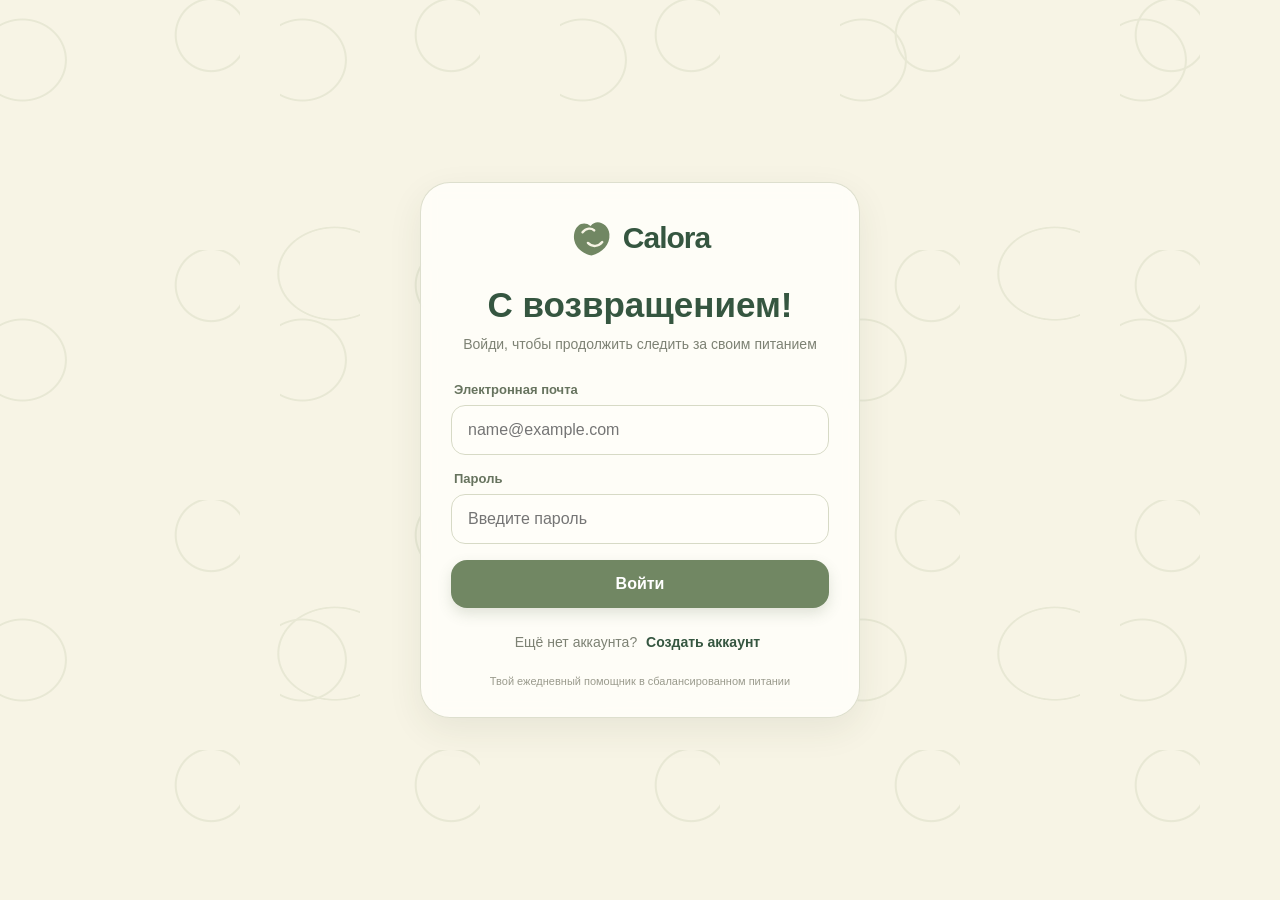
==== index.html @ 8f2a9681 "Lab5-6" ====
<!DOCTYPE html>
<html lang="ru">
 <head>
  <meta charset="utf-8"/>
  <meta content="width=device-width, initial-scale=1.0, maximum-scale=1.0, user-scalable=no" name="viewport"/>
  <meta content="#f7f4e5" name="theme-color"/>
  <title>
   Calora &mdash; &pcy;&icy;&tcy;&acy;&ncy;&icy;&iecy; &pcy;&ocy;&dcy; &kcy;&ocy;&ncy;&tcy;&rcy;&ocy;&lcy;&iecy;&mcy;
  </title>
  <link href="css/style.css" rel="stylesheet"/>
 </head>
 <body>
  <div class="app">
   <section class="page auth-page active" id="loginPage">
    <div class="auth-card">
     <div class="brand">
      <svg aria-hidden="true" class="brand-mark" viewbox="0 0 48 48">
       <path d="M24 43C10 40 2 29 5 17 7 8 16 4 23 10 30 1 43 8 44 19 45 31 36 40 24 43Z" fill="#718763">
       </path>
       <path d="M14 17c4-5 10-5 13-2M20 29c5 5 12 4 16-1" fill="none" stroke="#f7f4e5" stroke-linecap="round" stroke-width="2.7">
       </path>
      </svg>
      Calora
     </div>
     <h1>
      &Scy; &vcy;&ocy;&zcy;&vcy;&rcy;&acy;&shchcy;&iecy;&ncy;&icy;&iecy;&mcy;!
     </h1>
     <p class="subtitle">
      &Vcy;&ocy;&jcy;&dcy;&icy;, &chcy;&tcy;&ocy;&bcy;&ycy; &pcy;&rcy;&ocy;&dcy;&ocy;&lcy;&zhcy;&icy;&tcy;&softcy; &scy;&lcy;&iecy;&dcy;&icy;&tcy;&softcy; &zcy;&acy; &scy;&vcy;&ocy;&icy;&mcy; &pcy;&icy;&tcy;&acy;&ncy;&icy;&iecy;&mcy;
     </p>
     <form id="loginForm">
      <label class="field">
       <span>
        &Ecy;&lcy;&iecy;&kcy;&tcy;&rcy;&ocy;&ncy;&ncy;&acy;&yacy; &pcy;&ocy;&chcy;&tcy;&acy;
       </span>
       <input placeholder="name@example.com" required="" type="email"/>
      </label>
      <label class="field">
       <span>
        &Pcy;&acy;&rcy;&ocy;&lcy;&softcy;
       </span>
       <input minlength="4" placeholder="&Vcy;&vcy;&iecy;&dcy;&icy;&tcy;&iecy; &pcy;&acy;&rcy;&ocy;&lcy;&softcy;" required="" type="password"/>
      </label>
      <button class="primary-btn" type="submit">
       &Vcy;&ocy;&jcy;&tcy;&icy;
      </button>
     </form>
     <p class="auth-switch">
      &IEcy;&shchcy;&iocy; &ncy;&iecy;&tcy; &acy;&kcy;&kcy;&acy;&ucy;&ncy;&tcy;&acy;?
      <button class="text-btn" data-page="registerPage">
       &Scy;&ocy;&zcy;&dcy;&acy;&tcy;&softcy; &acy;&kcy;&kcy;&acy;&ucy;&ncy;&tcy;
      </button>
     </p>
     <p class="auth-note">
      &Tcy;&vcy;&ocy;&jcy; &iecy;&zhcy;&iecy;&dcy;&ncy;&iecy;&vcy;&ncy;&ycy;&jcy; &pcy;&ocy;&mcy;&ocy;&shchcy;&ncy;&icy;&kcy; &vcy; &scy;&bcy;&acy;&lcy;&acy;&ncy;&scy;&icy;&rcy;&ocy;&vcy;&acy;&ncy;&ncy;&ocy;&mcy; &pcy;&icy;&tcy;&acy;&ncy;&icy;&icy;
     </p>
    </div>
   </section>
   <section class="page auth-page" id="registerPage">
    <div class="auth-card">
     <div class="brand">
      <svg aria-hidden="true" class="brand-mark" viewbox="0 0 48 48">
       <path d="M24 43C10 40 2 29 5 17 7 8 16 4 23 10 30 1 43 8 44 19 45 31 36 40 24 43Z" fill="#718763">
       </path>
       <path d="M14 17c4-5 10-5 13-2M20 29c5 5 12 4 16-1" fill="none" stroke="#f7f4e5" stroke-linecap="round" stroke-width="2.7">
       </path>
      </svg>
      Calora
     </div>
     <h1>
      &Scy;&ocy;&zcy;&dcy;&acy;&tcy;&softcy; &acy;&kcy;&kcy;&acy;&ucy;&ncy;&tcy;
     </h1>
     <p class="subtitle">
      &Ncy;&acy;&chcy;&ncy;&icy; &scy;&vcy;&ocy;&jcy; &pcy;&ucy;&tcy;&softcy; &kcy; &pcy;&ocy;&lcy;&iecy;&zcy;&ncy;&ycy;&mcy; &pcy;&rcy;&icy;&vcy;&ycy;&chcy;&kcy;&acy;&mcy;
     </p>
     <form id="registerForm">
      <label class="field">
       <span>
        &Icy;&mcy;&yacy;
       </span>
       <input placeholder="&Kcy;&acy;&kcy; &kcy; &tcy;&iecy;&bcy;&iecy; &ocy;&bcy;&rcy;&acy;&shchcy;&acy;&tcy;&softcy;&scy;&yacy;?" required="" type="text"/>
      </label>
      <label class="field">
       <span>
        &Ecy;&lcy;&iecy;&kcy;&tcy;&rcy;&ocy;&ncy;&ncy;&acy;&yacy; &pcy;&ocy;&chcy;&tcy;&acy;
       </span>
       <input placeholder="name@example.com" required="" type="email"/>
      </label>
      <label class="field">
       <span>
        &Pcy;&acy;&rcy;&ocy;&lcy;&softcy;
       </span>
       <input minlength="4" placeholder="&Ncy;&iecy; &mcy;&iecy;&ncy;&iecy;&iecy; 4 &scy;&icy;&mcy;&vcy;&ocy;&lcy;&ocy;&vcy;" required="" type="password"/>
      </label>
      <label class="field">
       <span>
        &TScy;&iecy;&lcy;&softcy; &pcy;&ocy; &kcy;&acy;&lcy;&ocy;&rcy;&icy;&yacy;&mcy; &vcy; &dcy;&iecy;&ncy;&softcy;
       </span>
       <input max="10000" min="500" required="" type="number" value="2100"/>
      </label>
      <button class="primary-btn" type="submit">
       &Zcy;&acy;&rcy;&iecy;&gcy;&icy;&scy;&tcy;&rcy;&icy;&rcy;&ocy;&vcy;&acy;&tcy;&softcy;&scy;&yacy;
      </button>
     </form>
     <p class="auth-switch">
      &Ucy;&zhcy;&iecy; &iecy;&scy;&tcy;&softcy; &acy;&kcy;&kcy;&acy;&ucy;&ncy;&tcy;?
      <button class="text-btn" data-page="loginPage">
       &Vcy;&ocy;&jcy;&tcy;&icy;
      </button>
     </p>
    </div>
   </section>
   <section class="page" id="dashboardPage">
    <main class="main-shell">
     <header class="topbar">
      <div class="brand">
       <svg aria-hidden="true" class="brand-mark" viewbox="0 0 48 48">
        <path d="M24 43C10 40 2 29 5 17 7 8 16 4 23 10 30 1 43 8 44 19 45 31 36 40 24 43Z" fill="#718763">
        </path>
        <path d="M14 17c4-5 10-5 13-2M20 29c5 5 12 4 16-1" fill="none" stroke="#f7f4e5" stroke-linecap="round" stroke-width="2.7">
        </path>
       </svg>
       Calora
      </div>
      <div class="top-actions">
       <span class="hello" id="helloText">
        &KHcy;&ocy;&rcy;&ocy;&shcy;&iecy;&gcy;&ocy; &dcy;&ncy;&yacy;!
       </span>
       <button aria-label="&Vcy;&ycy;&jcy;&tcy;&icy;" class="icon-btn" id="logoutBtn">
        <svg fill="none" stroke="currentColor" stroke-width="1.8" viewbox="0 0 24 24">
         <path d="M10 17l5-5-5-5M15 12H3">
         </path>
         <path d="M12 3h6a2 2 0 0 1 2 2v14a2 2 0 0 1-2 2h-6">
         </path>
        </svg>
       </button>
      </div>
     </header>
     <h1 class="page-title">
      &Gcy;&lcy;&acy;&vcy;&ncy;&acy;&yacy; &pcy;&acy;&ncy;&iecy;&lcy;&softcy;
     </h1>
     <p class="page-lead">
      &Tcy;&vcy;&ocy;&jcy; &bcy;&acy;&lcy;&acy;&ncy;&scy; &ncy;&acy; &scy;&iecy;&gcy;&ocy;&dcy;&ncy;&yacy;. &Mcy;&acy;&lcy;&iecy;&ncy;&softcy;&kcy;&icy;&iecy; &shcy;&acy;&gcy;&icy; &mdash; &bcy;&ocy;&lcy;&softcy;&shcy;&icy;&iecy; &rcy;&iecy;&zcy;&ucy;&lcy;&softcy;&tcy;&acy;&tcy;&ycy;.
     </p>
     <div class="dashboard-grid">
      <section class="panel calorie-panel">
       <div class="ring" id="calorieRing">
        <div class="ring-inner">
         <small>
          &Ocy;&scy;&tcy;&acy;&lcy;&ocy;&scy;&softcy;
         </small>
         <strong id="remainingCalories">
          550 &kcy;&kcy;&acy;&lcy;
         </strong>
         <span>
          &icy;&zcy;
          <b id="goalText">
           2100
          </b>
          &kcy;&kcy;&acy;&lcy;
         </span>
        </div>
       </div>
       <div class="calorie-copy">
        <h2>
         &Dcy;&ncy;&iecy;&vcy;&ncy;&acy;&yacy; &ncy;&ocy;&rcy;&mcy;&acy;
        </h2>
        <p>
         &Scy;&lcy;&iecy;&dcy;&icy; &zcy;&acy; &ecy;&ncy;&iecy;&rcy;&gcy;&icy;&iecy;&jcy; &icy; &vcy;&ycy;&bcy;&icy;&rcy;&acy;&jcy; &pcy;&rcy;&ocy;&dcy;&ucy;&kcy;&tcy;&ycy;, &kcy;&ocy;&tcy;&ocy;&rcy;&ycy;&iecy; &pcy;&ocy;&mcy;&ocy;&gcy;&acy;&yucy;&tcy; &tcy;&iecy;&bcy;&iecy; &chcy;&ucy;&vcy;&scy;&tcy;&vcy;&ocy;&vcy;&acy;&tcy;&softcy; &scy;&iecy;&bcy;&yacy; &khcy;&ocy;&rcy;&ocy;&shcy;&ocy;.
        </p>
        <span class="tag" id="calorieTag">
         74% &tscy;&iecy;&lcy;&icy; &vcy;&ycy;&pcy;&ocy;&lcy;&ncy;&iecy;&ncy;&ocy;
        </span>
       </div>
      </section>
      <section class="panel stats-panel">
       <h2>
        &Pcy;&ocy;&kcy;&acy;&zcy;&acy;&tcy;&iecy;&lcy;&icy; &zcy;&acy; &dcy;&iecy;&ncy;&softcy;
       </h2>
       <div class="stats-grid">
        <div class="stat-card">
         <div class="stat-icon blue">
          ☀
         </div>
         <div>
          <div class="stat-label">
           &Bcy;&iecy;&lcy;&kcy;&icy;
          </div>
          <div class="stat-value" id="proteinStat">
           75 &gcy;
          </div>
          <div class="stat-goal">
           &icy;&zcy; 120 &gcy;
          </div>
         </div>
        </div>
        <div class="stat-card">
         <div class="stat-icon">
          🍴
         </div>
         <div>
          <div class="stat-label">
           &Kcy;&acy;&lcy;&ocy;&rcy;&icy;&jcy;&ncy;&ocy;&scy;&tcy;&softcy;
          </div>
          <div class="stat-value" id="calorieStat">
           1550 &kcy;&kcy;&acy;&lcy;
          </div>
          <div class="stat-goal">
           &icy;&zcy; 2100 &kcy;&kcy;&acy;&lcy;
          </div>
         </div>
        </div>
        <div class="stat-card">
         <div class="stat-icon blue">
          ♧
         </div>
         <div>
          <div class="stat-label">
           &Vcy;&ocy;&dcy;&acy;
          </div>
          <div class="stat-value">
           1.8 &lcy;
          </div>
          <div class="stat-goal">
           &icy;&zcy; 2.5 &lcy;
          </div>
         </div>
        </div>
        <div class="stat-card">
         <div class="stat-icon">
          ◉
         </div>
         <div>
          <div class="stat-label">
           &ZHcy;&icy;&rcy;&ycy;
          </div>
          <div class="stat-value">
           52 &gcy;
          </div>
          <div class="stat-goal">
           &icy;&zcy; 70 &gcy;
          </div>
         </div>
        </div>
        <div class="stat-card">
         <div class="stat-icon blue">
          ❧
         </div>
         <div>
          <div class="stat-label">
           &Kcy;&lcy;&iecy;&tcy;&chcy;&acy;&tcy;&kcy;&acy;
          </div>
          <div class="stat-value">
           18 &gcy;
          </div>
          <div class="stat-goal">
           &icy;&zcy; 25 &gcy;
          </div>
         </div>
        </div>
        <div class="stat-card">
         <div class="stat-icon orange">
          ◇
         </div>
         <div>
          <div class="stat-label">
           &Scy;&acy;&khcy;&acy;&rcy;
          </div>
          <div class="stat-value">
           28 &gcy;
          </div>
          <div class="stat-goal">
           &icy;&zcy; 50 &gcy;
          </div>
         </div>
        </div>
       </div>
      </section>
     </div>
     <div class="section-head">
      <h2>
       &Pcy;&rcy;&icy;&iocy;&mcy;&ycy; &pcy;&icy;&shchcy;&icy;
      </h2>
      <button class="small-link" data-page="productsPage">
       &Vcy;&scy;&iecy; &pcy;&rcy;&ocy;&dcy;&ucy;&kcy;&tcy;&ycy; &rarr;
      </button>
     </div>
     <div class="meal-row">
      <article class="meal-card">
       <div class="meal-emoji">
        🥑
       </div>
       <div>
        <strong>
         &Zcy;&acy;&vcy;&tcy;&rcy;&acy;&kcy;
        </strong>
        <span>
         &Acy;&vcy;&ocy;&kcy;&acy;&dcy;&ocy;-&tcy;&ocy;&scy;&tcy; &middot; 320 &kcy;&kcy;&acy;&lcy;
        </span>
       </div>
      </article>
      <article class="meal-card">
       <div class="meal-emoji">
        🥗
       </div>
       <div>
        <strong>
         &Ocy;&bcy;&iecy;&dcy;
        </strong>
        <span>
         &Scy;&acy;&lcy;&acy;&tcy; &scy; &kcy;&icy;&ncy;&ocy;&acy; &middot; 480 &kcy;&kcy;&acy;&lcy;
        </span>
       </div>
      </article>
      <article class="meal-card">
       <div class="meal-emoji">
        🐟
       </div>
       <div>
        <strong>
         &Ucy;&zhcy;&icy;&ncy;
        </strong>
        <span>
         &Lcy;&ocy;&scy;&ocy;&scy;&softcy; &scy; &ocy;&vcy;&ocy;&shchcy;&acy;&mcy;&icy; &middot; 620 &kcy;&kcy;&acy;&lcy;
        </span>
       </div>
      </article>
     </div>
     <button class="quick-add" id="quickAdd">
      <span>
       🍽️　&Bcy;&ycy;&scy;&tcy;&rcy;&ocy;&iecy; &dcy;&ocy;&bcy;&acy;&vcy;&lcy;&iecy;&ncy;&icy;&iecy; &pcy;&rcy;&icy;&iocy;&mcy;&acy; &pcy;&icy;&shchcy;&icy;
      </span>
      <span>
       ＋
      </span>
     </button>
    </main>
   </section>
   <section class="page" id="productsPage">
    <main class="main-shell">
     <header class="topbar">
      <div class="brand">
       <svg aria-hidden="true" class="brand-mark" viewbox="0 0 48 48">
        <path d="M24 43C10 40 2 29 5 17 7 8 16 4 23 10 30 1 43 8 44 19 45 31 36 40 24 43Z" fill="#718763">
        </path>
        <path d="M14 17c4-5 10-5 13-2M20 29c5 5 12 4 16-1" fill="none" stroke="#f7f4e5" stroke-linecap="round" stroke-width="2.7">
        </path>
       </svg>
       Calora
      </div>
      <div class="top-actions">
       <span class="hello">
        &Tcy;&vcy;&ocy;&yacy; &icy;&scy;&tcy;&ocy;&rcy;&icy;&yacy; &pcy;&icy;&tcy;&acy;&ncy;&icy;&yacy;
       </span>
       <button aria-label="&Vcy;&ycy;&jcy;&tcy;&icy;" class="icon-btn" id="logoutBtn2">
        <svg fill="none" stroke="currentColor" stroke-width="1.8" viewbox="0 0 24 24">
         <path d="M10 17l5-5-5-5M15 12H3">
         </path>
         <path d="M12 3h6a2 2 0 0 1 2 2v14a2 2 0 0 1-2 2h-6">
         </path>
        </svg>
       </button>
      </div>
     </header>
     <h1 class="page-title">
      &Ocy;&tcy;&scy;&kcy;&acy;&ncy;&icy;&rcy;&ocy;&vcy;&acy;&ncy;&ncy;&ycy;&iecy; &pcy;&rcy;&ocy;&dcy;&ucy;&kcy;&tcy;&ycy;
     </h1>
     <p class="page-lead">
      &Vcy;&scy;&iecy; &pcy;&rcy;&ocy;&dcy;&ucy;&kcy;&tcy;&ycy;, &kcy;&ocy;&tcy;&ocy;&rcy;&ycy;&iecy; &tcy;&ycy; &dcy;&ocy;&bcy;&acy;&vcy;&icy;&lcy; &vcy; &scy;&vcy;&ocy;&jcy; &dcy;&ncy;&iecy;&vcy;&ncy;&icy;&kcy; &pcy;&icy;&tcy;&acy;&ncy;&icy;&yacy;.
     </p>
     <div class="scan-toolbar">
      <input class="search" id="productSearch" placeholder="&telrec;　&Pcy;&ocy;&icy;&scy;&kcy; &pcy;&rcy;&ocy;&dcy;&ucy;&kcy;&tcy;&acy;..." type="search"/>
      <select aria-label="&Fcy;&icy;&lcy;&softcy;&tcy;&rcy;" class="filter-select" id="productFilter">
       <option value="all">
        &Vcy;&scy;&iecy; &pcy;&rcy;&ocy;&dcy;&ucy;&kcy;&tcy;&ycy;
       </option>
       <option value="meal">
        &Dcy;&ocy;&bcy;&acy;&vcy;&lcy;&iecy;&ncy;&ncy;&ycy;&iecy; &vcy; &dcy;&ncy;&iecy;&vcy;&ncy;&icy;&kcy;
       </option>
       <option value="saved">
        &Scy;&ocy;&khcy;&rcy;&acy;&ncy;&iocy;&ncy;&ncy;&ycy;&iecy;
       </option>
      </select>
      <button class="primary-btn add-product-button" id="addProductBtn">
       ＋ &Dcy;&ocy;&bcy;&acy;&vcy;&icy;&tcy;&softcy;
      </button>
     </div>
     <div class="products-list" id="productsList">
     </div>
     <button class="quick-add" id="scanAdd">
      <span>
       📷　&Dcy;&ocy;&bcy;&acy;&vcy;&icy;&tcy;&softcy; &ncy;&ocy;&vcy;&ycy;&jcy; &pcy;&rcy;&ocy;&dcy;&ucy;&kcy;&tcy;
      </span>
      <span>
       ＋
      </span>
     </button>
    </main>
   </section>
   <nav aria-label="&Ocy;&scy;&ncy;&ocy;&vcy;&ncy;&acy;&yacy; &ncy;&acy;&vcy;&icy;&gcy;&acy;&tscy;&icy;&yacy;" class="bottom-nav" id="bottomNav">
    <button class="nav-btn active" data-page="dashboardPage">
     <svg fill="none" stroke="currentColor" stroke-width="1.8" viewbox="0 0 24 24">
      <path d="M3 10.5 12 3l9 7.5V21h-6v-6H9v6H3z">
      </path>
     </svg>
     <span>
      &Gcy;&lcy;&acy;&vcy;&ncy;&acy;&yacy;
     </span>
    </button>
    <button class="nav-btn" data-page="productsPage">
     <svg fill="none" stroke="currentColor" stroke-width="1.8" viewbox="0 0 24 24">
      <circle cx="12" cy="12" r="9">
      </circle>
      <path d="M12 6v6l4 2">
      </path>
     </svg>
     <span>
      &Pcy;&rcy;&ocy;&dcy;&ucy;&kcy;&tcy;&ycy;
     </span>
    </button>
    <button aria-label="&Dcy;&ocy;&bcy;&acy;&vcy;&icy;&tcy;&softcy; &pcy;&rcy;&ocy;&dcy;&ucy;&kcy;&tcy;" class="nav-btn nav-add" id="navAdd">
     <svg fill="none" stroke="currentColor" stroke-width="1.8" viewbox="0 0 24 24">
      <path d="M12 5v14M5 12h14">
      </path>
     </svg>
    </button>
    <button class="nav-btn" data-page="dashboardPage">
     <svg fill="none" stroke="currentColor" stroke-width="1.8" viewbox="0 0 24 24">
      <path d="M4 19V9h4v10M10 19V4h4v15M16 19v-7h4v7">
      </path>
     </svg>
     <span>
      &Acy;&ncy;&acy;&lcy;&icy;&tcy;&icy;&kcy;&acy;
     </span>
    </button>
    <button class="nav-btn" id="profileBtn">
     <svg fill="none" stroke="currentColor" stroke-width="1.8" viewbox="0 0 24 24">
      <circle cx="12" cy="7" r="4">
      </circle>
      <path d="M4 21v-2a8 8 0 0 1 16 0v2z">
      </path>
     </svg>
     <span>
      &Pcy;&rcy;&ocy;&fcy;&icy;&lcy;&softcy;
     </span>
    </button>
   </nav>
   <div class="modal-backdrop" id="productModal">
    <div class="modal">
     <div class="modal-head">
      <h2>
       &Dcy;&ocy;&bcy;&acy;&vcy;&icy;&tcy;&softcy; &pcy;&rcy;&ocy;&dcy;&ucy;&kcy;&tcy;
      </h2>
      <button aria-label="&Zcy;&acy;&kcy;&rcy;&ycy;&tcy;&softcy;" class="close-modal" id="closeModal">
       &times;
      </button>
     </div>
     <form id="productForm">
      <label class="field">
       <span>
        &Ncy;&acy;&zcy;&vcy;&acy;&ncy;&icy;&iecy; &pcy;&rcy;&ocy;&dcy;&ucy;&kcy;&tcy;&acy;
       </span>
       <input id="newName" placeholder="&Ncy;&acy;&pcy;&rcy;&icy;&mcy;&iecy;&rcy;, &yacy;&bcy;&lcy;&ocy;&kcy;&ocy;" required=""/>
      </label>
      <div class="modal-grid">
       <label class="field">
        <span>
         &Kcy;&acy;&lcy;&ocy;&rcy;&icy;&icy; (&kcy;&kcy;&acy;&lcy;)
        </span>
        <input id="newCalories" min="0" placeholder="95" required="" type="number"/>
       </label>
       <label class="field">
        <span>
         &Mcy;&acy;&scy;&scy;&acy; (&gcy;)
        </span>
        <input id="newWeight" min="1" required="" type="number" value="100"/>
       </label>
      </div>
      <div class="modal-grid">
       <label class="field">
        <span>
         &Bcy;&iecy;&lcy;&kcy;&icy; (&gcy;)
        </span>
        <input id="newProtein" min="0" step=".1" type="number" value="1"/>
       </label>
       <label class="field">
        <span>
         &ZHcy;&icy;&rcy;&ycy; (&gcy;)
        </span>
        <input id="newFat" min="0" step=".1" type="number" value="0"/>
       </label>
      </div>
      <label class="field">
       <span>
        &Scy;&tcy;&acy;&tcy;&ucy;&scy;
       </span>
       <select id="newStatus">
        <option value="meal">
         &Dcy;&ocy;&bcy;&acy;&vcy;&icy;&tcy;&softcy; &vcy; &dcy;&ncy;&iecy;&vcy;&ncy;&icy;&kcy;
        </option>
        <option value="saved">
         &Scy;&ocy;&khcy;&rcy;&acy;&ncy;&icy;&tcy;&softcy; &ncy;&acy; &pcy;&ocy;&tcy;&ocy;&mcy;
        </option>
       </select>
      </label>
      <button class="primary-btn" type="submit">
       &Scy;&ocy;&khcy;&rcy;&acy;&ncy;&icy;&tcy;&softcy; &pcy;&rcy;&ocy;&dcy;&ucy;&kcy;&tcy;
      </button>
     </form>
    </div>
   </div>
   <div class="toast" id="toast" role="status">
   </div>
  </div>
  <script src="js/app.js">
  </script>
 </body>
</html>
---- css/style.css ----
*{margin:0;padding:0;box-sizing:border-box}:root{--cream:#f7f4e5;--cream-dark:#eeecd9;--green:#718763;--green-dark:#355640;--green-soft:#e3e8d3;--text:#193b2e;--muted:#7d8274;--white:#fffefa;--line:#d7dac6;--orange:#e9b65f;--blue:#48a9b4;--red:#e66059;--shadow:0 12px 35px rgba(48,66,42,.08)}html{scroll-behavior:smooth}body{font-family:Arial,Helvetica,sans-serif;background:var(--cream);color:var(--text);min-height:100vh}button,input,select{font:inherit}button{cursor:pointer}button:focus-visible,input:focus-visible,select:focus-visible{outline:3px solid #9cb58b;outline-offset:3px}button:disabled{opacity:.5;cursor:not-allowed}.app{min-height:100vh;position:relative;overflow:hidden}.app:before{content:"";position:fixed;inset:0;pointer-events:none;opacity:.18;background-image:radial-gradient(ellipse at 8% 20%,transparent 0 42px,#a4b18b 43px 44px,transparent 45px),radial-gradient(ellipse at 93% 72%,transparent 0 55px,#a4b18b 56px 57px,transparent 58px),radial-gradient(ellipse at 88% 14%,transparent 0 34px,#a4b18b 35px 36px,transparent 37px);background-size:280px 300px,360px 380px,240px 250px}.page{display:none;position:relative;z-index:1}.page.active{display:block}.auth-page{min-height:100vh;display:none;align-items:center;justify-content:center;padding:28px 18px}.auth-page.active{display:flex}.auth-card{width:min(100%,440px);padding:34px 30px 28px;background:rgb(255 254 250 / .88);border:1px solid rgb(215 218 198 / .85);border-radius:30px;box-shadow:var(--shadow);backdrop-filter:blur(8px)}.brand{display:flex;align-items:center;justify-content:center;gap:10px;color:var(--green-dark);font-size:30px;font-weight:800;letter-spacing:-1px;margin-bottom:25px}.brand-mark{width:43px;height:43px;flex:none}.auth-card h1{font-size:clamp(27px,6vw,35px);line-height:1.12;text-align:center;margin-bottom:10px;color:var(--green-dark)}.subtitle{text-align:center;color:var(--muted);font-size:14px;line-height:1.5;margin-bottom:27px}.field{display:block;margin-bottom:16px}.field span{display:block;font-size:13px;font-weight:700;color:#66735e;margin:0 0 8px 3px}.field input,.field select{width:100%;border:1px solid var(--line);border-radius:14px;padding:15px 16px;background:#fffef9;color:var(--text);font-size:16px;transition:border .2s}.field input:focus,.field select:focus{border-color:var(--green);outline:none;box-shadow:0 0 0 3px rgb(113 135 99 / .13)}.primary-btn{width:100%;border:0;border-radius:16px;padding:15px 18px;background:var(--green);color:#fff;font-weight:700;font-size:16px;box-shadow:0 6px 14px rgb(76 102 65 / .17);transition:transform .2s,background .2s}.primary-btn:hover{background:var(--green-dark);transform:translateY(-1px)}.auth-switch{text-align:center;margin-top:21px;color:var(--muted);font-size:14px}.text-btn{border:0;background:none;color:var(--green-dark);font-weight:700;padding:5px}.auth-note{margin-top:18px;text-align:center;color:#9a9b8d;font-size:11px;line-height:1.5}.main-shell{width:min(1180px,100%);margin:0 auto;padding:25px 28px 110px}.topbar{display:flex;align-items:center;justify-content:space-between;gap:18px;margin-bottom:30px}.topbar .brand{justify-content:flex-start;margin:0;font-size:27px}.top-actions{display:flex;align-items:center;gap:10px}.hello{color:var(--muted);font-size:14px}.icon-btn{display:grid;place-items:center;width:44px;height:44px;border:1px solid var(--line);border-radius:14px;background:var(--white);color:var(--green-dark)}.icon-btn svg{width:21px;height:21px}.page-title{font-size:clamp(28px,4vw,39px);letter-spacing:-1px;color:var(--green-dark);margin-bottom:7px}.page-lead{color:var(--muted);line-height:1.5;margin-bottom:26px}.dashboard-grid{display:grid;grid-template-columns:minmax(0,1.1fr) minmax(0,1fr);gap:20px}.panel{background:rgb(255 254 250 / .94);border:1px solid rgb(224 225 210 / .9);border-radius:25px;padding:24px;box-shadow:var(--shadow)}.panel h2{font-size:19px;margin-bottom:18px}.calorie-panel{display:flex;align-items:center;gap:25px;min-height:260px}.ring{width:190px;height:190px;border-radius:50%;display:grid;place-items:center;flex:none;background:conic-gradient(var(--green-dark) 0 74%,#e6e5d8 74% 100%);position:relative}.ring:before{content:"";position:absolute;inset:13px;background:var(--white);border-radius:50%}.ring-inner{position:relative;text-align:center;padding:12px}.ring-inner small{display:block;color:var(--muted);font-size:13px;margin-bottom:6px}.ring-inner strong{font-size:30px;display:block;white-space:nowrap}.ring-inner span{display:block;color:var(--muted);font-size:13px;margin-top:6px}.calorie-copy p{color:var(--muted);font-size:14px;line-height:1.5}.calorie-copy .tag{display:inline-block;margin-top:12px;background:var(--green-soft);color:var(--green-dark);padding:7px 10px;border-radius:20px;font-size:12px;font-weight:700}.stats-panel{grid-column:1/-1}.stats-grid{display:grid;grid-template-columns:repeat(3,1fr);gap:12px}.stat-card{background:#f8f7ed;border-radius:17px;padding:17px;display:flex;align-items:center;gap:12px;min-width:0}.stat-icon{width:42px;height:42px;display:grid;place-items:center;border-radius:50%;background:var(--green-soft);font-size:20px;flex:none}.stat-icon.blue{background:#d9eef0}.stat-icon.orange{background:#f9e8bd}.stat-label{font-size:12px;color:var(--muted);margin-bottom:5px}.stat-value{font-weight:800;font-size:20px;color:#273c30}.stat-goal{font-size:11px;color:var(--muted);margin-top:4px}.section-head{display:flex;align-items:center;justify-content:space-between;gap:12px;margin:28px 0 15px}.section-head h2{font-size:21px}.small-link{border:0;background:none;color:var(--green-dark);font-size:13px;font-weight:700}.meal-row{display:grid;grid-template-columns:repeat(3,1fr);gap:14px}.meal-card{padding:17px;background:var(--white);border:1px solid var(--line);border-radius:18px;display:flex;align-items:center;gap:12px}.meal-emoji{width:48px;height:48px;border-radius:14px;background:#f0eedc;display:grid;place-items:center;font-size:24px;flex:none}.meal-card strong{display:block;font-size:14px;margin-bottom:5px}.meal-card span{font-size:12px;color:var(--muted)}.quick-add{display:flex;align-items:center;justify-content:space-between;gap:14px;width:100%;border:1px solid var(--line);background:var(--white);padding:19px 20px;border-radius:18px;color:var(--text);font-weight:700;text-align:left;margin-top:16px}.quick-add span:last-child{font-size:24px;color:var(--green)}.scan-toolbar{display:flex;gap:12px;align-items:center;margin-bottom:20px}.search{flex:1;min-width:0;border:1px solid var(--line);border-radius:14px;background:var(--white);padding:13px 15px;font-size:15px;color:var(--text)}.filter-select{border:1px solid var(--line);border-radius:14px;background:var(--white);padding:13px;color:var(--text)}.add-product-button{width:auto;padding:13px 17px;white-space:nowrap}.products-list{display:grid;gap:13px}.product{display:grid;grid-template-columns:66px minmax(0,1fr) auto;align-items:center;gap:16px;padding:16px;background:var(--white);border:1px solid var(--line);border-radius:20px}.product-emoji{width:66px;height:66px;border-radius:17px;background:#f0eedc;display:grid;place-items:center;font-size:33px}.product h3{font-size:16px;margin-bottom:6px}.product p{font-size:13px;color:var(--muted);line-height:1.5}.product-macros{display:flex;flex-wrap:wrap;gap:7px;margin-top:9px}.macro{font-size:11px;padding:5px 8px;border-radius:8px;background:#f0f1e5;color:#596d4d}.product-right{text-align:right}.product-right strong{display:block;font-size:19px;margin-bottom:5px}.product-right span{font-size:12px;color:var(--muted)}.product-actions{display:flex;gap:7px;margin-top:9px;justify-content:flex-end}.mini-btn{border:1px solid var(--line);background:#fff;color:var(--green-dark);border-radius:9px;padding:7px 9px;font-size:12px}.mini-btn.delete{color:#ba5149}.empty-state{text-align:center;padding:50px 20px;background:var(--white);border:1px dashed var(--line);border-radius:20px;color:var(--muted)}.empty-state div{font-size:42px;margin-bottom:12px}.bottom-nav{position:fixed;z-index:5;bottom:0;left:0;right:0;display:flex;justify-content:center;gap:0;padding:9px max(10px,calc((100vw - 650px)/2)) calc(9px + env(safe-area-inset-bottom));background:rgb(255 254 250 / .94);border-top:1px solid var(--line);backdrop-filter:blur(14px)}.nav-btn{flex:1;max-width:130px;display:flex;flex-direction:column;align-items:center;justify-content:center;gap:5px;padding:7px 4px;border:0;background:none;color:#8a8d80;font-size:11px}.nav-btn svg{width:23px;height:23px}.nav-btn.active{color:var(--green-dark);font-weight:700}.nav-btn.active svg{stroke-width:2.5}.nav-add{width:49px;height:49px;max-width:49px;flex:none;border-radius:50%;background:var(--green);color:#fff;margin:0 8px;padding:0}.nav-add svg{width:28px;height:28px}.toast{position:fixed;z-index:10;left:50%;bottom:90px;transform:translateX(-50%);padding:12px 18px;border-radius:13px;background:var(--green-dark);color:#fff;font-size:14px;box-shadow:var(--shadow);display:none;max-width:90%;text-align:center}.toast.show{display:block}.modal-backdrop{position:fixed;z-index:8;inset:0;background:rgb(22 39 29 / .35);display:none;align-items:center;justify-content:center;padding:18px}.modal-backdrop.show{display:flex}.modal{width:min(100%,430px);background:var(--white);border-radius:24px;padding:24px;box-shadow:var(--shadow)}.modal-head{display:flex;justify-content:space-between;align-items:center;margin-bottom:18px}.modal-head h2{font-size:22px}.close-modal{border:0;background:var(--cream);border-radius:10px;width:36px;height:36px;font-size:22px;color:var(--green-dark)}.modal .field{margin-bottom:13px}.modal .field input,.modal .field select{width:100%;border:1px solid var(--line);border-radius:12px;padding:13px;background:#fff;color:var(--text)}.modal-grid{display:grid;grid-template-columns:1fr 1fr;gap:10px}@media(max-width:760px){.main-shell{padding:20px 16px 105px}.topbar{margin-bottom:24px}.hello{display:none}.dashboard-grid{grid-template-columns:1fr}.stats-panel{grid-column:auto}.calorie-panel{min-height:0;gap:18px;padding:20px}.ring{width:155px;height:155px}.ring:before{inset:11px}.ring-inner strong{font-size:25px}.stats-grid{grid-template-columns:repeat(2,minmax(0,1fr));gap:9px}.stat-card{padding:13px 11px;gap:9px}.stat-icon{width:35px;height:35px;font-size:17px}.stat-value{font-size:17px}.meal-row{grid-template-columns:1fr}.meal-card{padding:13px}.panel{padding:18px}.product{grid-template-columns:55px minmax(0,1fr);gap:12px;padding:13px}.product-emoji{width:55px;height:55px;font-size:27px}.product-right{grid-column:2;display:flex;align-items:center;justify-content:space-between;text-align:left;gap:10px}.product-actions{margin-top:0}.scan-toolbar{flex-wrap:wrap}.search{flex-basis:100%}.filter-select{flex:1}}@media(max-width:390px){.auth-card{padding:28px 20px 24px}.calorie-panel{flex-direction:column;text-align:center}.stats-grid{grid-template-columns:1fr 1fr}.stat-card{align-items:flex-start;flex-direction:column}.product h3{font-size:14px}.product p{font-size:12px}.nav-btn{font-size:10px}.nav-add{width:43px;height:43px;max-width:43px}}@media(min-width:900px){.main-shell{padding-top:34px}.bottom-nav{top:0;bottom:auto;left:auto;right:28px;width:auto;padding:0;background:#fff0;border:0;backdrop-filter:none}.nav-btn{display:none}.nav-add{display:none}}
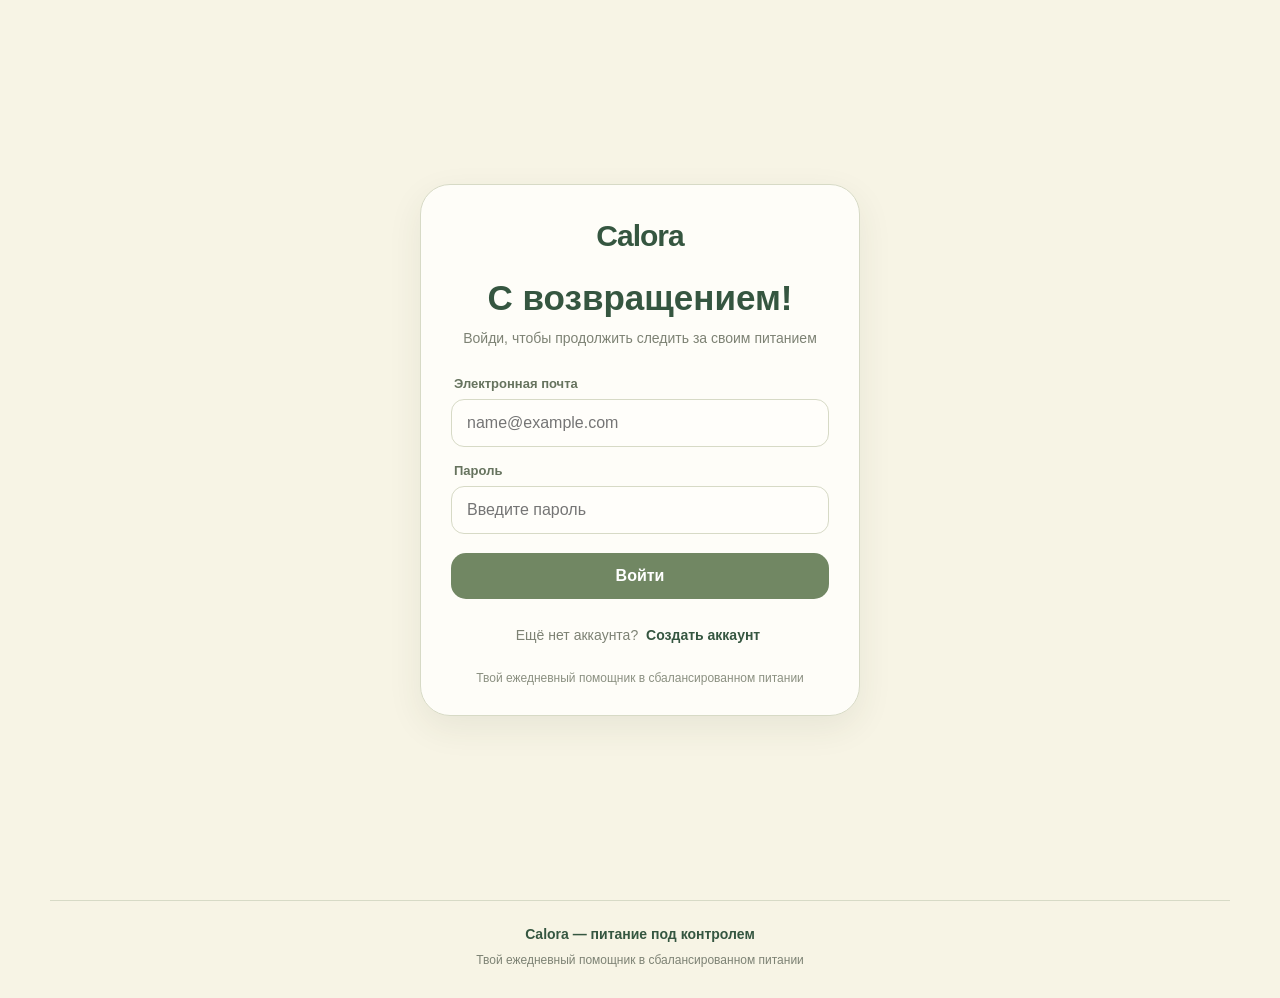
==== commit 317fbd0f: "." ====
--- a/index.html
+++ b/index.html
@@ -1,518 +1,46 @@
 <!DOCTYPE html>
 <html lang="ru">
- <head>
-  <meta charset="utf-8"/>
-  <meta content="width=device-width, initial-scale=1.0, maximum-scale=1.0, user-scalable=no" name="viewport"/>
-  <meta content="#f7f4e5" name="theme-color"/>
-  <title>
-   Calora &mdash; &pcy;&icy;&tcy;&acy;&ncy;&icy;&iecy; &pcy;&ocy;&dcy; &kcy;&ocy;&ncy;&tcy;&rcy;&ocy;&lcy;&iecy;&mcy;
-  </title>
-  <link href="css/style.css" rel="stylesheet"/>
- </head>
- <body>
-  <div class="app">
-   <section class="page auth-page active" id="loginPage">
-    <div class="auth-card">
-     <div class="brand">
-      <svg aria-hidden="true" class="brand-mark" viewbox="0 0 48 48">
-       <path d="M24 43C10 40 2 29 5 17 7 8 16 4 23 10 30 1 43 8 44 19 45 31 36 40 24 43Z" fill="#718763">
-       </path>
-       <path d="M14 17c4-5 10-5 13-2M20 29c5 5 12 4 16-1" fill="none" stroke="#f7f4e5" stroke-linecap="round" stroke-width="2.7">
-       </path>
-      </svg>
-      Calora
-     </div>
-     <h1>
-      &Scy; &vcy;&ocy;&zcy;&vcy;&rcy;&acy;&shchcy;&iecy;&ncy;&icy;&iecy;&mcy;!
-     </h1>
-     <p class="subtitle">
-      &Vcy;&ocy;&jcy;&dcy;&icy;, &chcy;&tcy;&ocy;&bcy;&ycy; &pcy;&rcy;&ocy;&dcy;&ocy;&lcy;&zhcy;&icy;&tcy;&softcy; &scy;&lcy;&iecy;&dcy;&icy;&tcy;&softcy; &zcy;&acy; &scy;&vcy;&ocy;&icy;&mcy; &pcy;&icy;&tcy;&acy;&ncy;&icy;&iecy;&mcy;
-     </p>
-     <form id="loginForm">
-      <label class="field">
-       <span>
-        &Ecy;&lcy;&iecy;&kcy;&tcy;&rcy;&ocy;&ncy;&ncy;&acy;&yacy; &pcy;&ocy;&chcy;&tcy;&acy;
-       </span>
-       <input placeholder="name@example.com" required="" type="email"/>
-      </label>
-      <label class="field">
-       <span>
-        &Pcy;&acy;&rcy;&ocy;&lcy;&softcy;
-       </span>
-       <input minlength="4" placeholder="&Vcy;&vcy;&iecy;&dcy;&icy;&tcy;&iecy; &pcy;&acy;&rcy;&ocy;&lcy;&softcy;" required="" type="password"/>
-      </label>
-      <button class="primary-btn" type="submit">
-       &Vcy;&ocy;&jcy;&tcy;&icy;
-      </button>
-     </form>
-     <p class="auth-switch">
-      &IEcy;&shchcy;&iocy; &ncy;&iecy;&tcy; &acy;&kcy;&kcy;&acy;&ucy;&ncy;&tcy;&acy;?
-      <button class="text-btn" data-page="registerPage">
-       &Scy;&ocy;&zcy;&dcy;&acy;&tcy;&softcy; &acy;&kcy;&kcy;&acy;&ucy;&ncy;&tcy;
-      </button>
-     </p>
-     <p class="auth-note">
-      &Tcy;&vcy;&ocy;&jcy; &iecy;&zhcy;&iecy;&dcy;&ncy;&iecy;&vcy;&ncy;&ycy;&jcy; &pcy;&ocy;&mcy;&ocy;&shchcy;&ncy;&icy;&kcy; &vcy; &scy;&bcy;&acy;&lcy;&acy;&ncy;&scy;&icy;&rcy;&ocy;&vcy;&acy;&ncy;&ncy;&ocy;&mcy; &pcy;&icy;&tcy;&acy;&ncy;&icy;&icy;
-     </p>
-    </div>
-   </section>
-   <section class="page auth-page" id="registerPage">
-    <div class="auth-card">
-     <div class="brand">
-      <svg aria-hidden="true" class="brand-mark" viewbox="0 0 48 48">
-       <path d="M24 43C10 40 2 29 5 17 7 8 16 4 23 10 30 1 43 8 44 19 45 31 36 40 24 43Z" fill="#718763">
-       </path>
-       <path d="M14 17c4-5 10-5 13-2M20 29c5 5 12 4 16-1" fill="none" stroke="#f7f4e5" stroke-linecap="round" stroke-width="2.7">
-       </path>
-      </svg>
-      Calora
-     </div>
-     <h1>
-      &Scy;&ocy;&zcy;&dcy;&acy;&tcy;&softcy; &acy;&kcy;&kcy;&acy;&ucy;&ncy;&tcy;
-     </h1>
-     <p class="subtitle">
-      &Ncy;&acy;&chcy;&ncy;&icy; &scy;&vcy;&ocy;&jcy; &pcy;&ucy;&tcy;&softcy; &kcy; &pcy;&ocy;&lcy;&iecy;&zcy;&ncy;&ycy;&mcy; &pcy;&rcy;&icy;&vcy;&ycy;&chcy;&kcy;&acy;&mcy;
-     </p>
-     <form id="registerForm">
-      <label class="field">
-       <span>
-        &Icy;&mcy;&yacy;
-       </span>
-       <input placeholder="&Kcy;&acy;&kcy; &kcy; &tcy;&iecy;&bcy;&iecy; &ocy;&bcy;&rcy;&acy;&shchcy;&acy;&tcy;&softcy;&scy;&yacy;?" required="" type="text"/>
-      </label>
-      <label class="field">
-       <span>
-        &Ecy;&lcy;&iecy;&kcy;&tcy;&rcy;&ocy;&ncy;&ncy;&acy;&yacy; &pcy;&ocy;&chcy;&tcy;&acy;
-       </span>
-       <input placeholder="name@example.com" required="" type="email"/>
-      </label>
-      <label class="field">
-       <span>
-        &Pcy;&acy;&rcy;&ocy;&lcy;&softcy;
-       </span>
-       <input minlength="4" placeholder="&Ncy;&iecy; &mcy;&iecy;&ncy;&iecy;&iecy; 4 &scy;&icy;&mcy;&vcy;&ocy;&lcy;&ocy;&vcy;" required="" type="password"/>
-      </label>
-      <label class="field">
-       <span>
-        &TScy;&iecy;&lcy;&softcy; &pcy;&ocy; &kcy;&acy;&lcy;&ocy;&rcy;&icy;&yacy;&mcy; &vcy; &dcy;&iecy;&ncy;&softcy;
-       </span>
-       <input max="10000" min="500" required="" type="number" value="2100"/>
-      </label>
-      <button class="primary-btn" type="submit">
-       &Zcy;&acy;&rcy;&iecy;&gcy;&icy;&scy;&tcy;&rcy;&icy;&rcy;&ocy;&vcy;&acy;&tcy;&softcy;&scy;&yacy;
-      </button>
-     </form>
-     <p class="auth-switch">
-      &Ucy;&zhcy;&iecy; &iecy;&scy;&tcy;&softcy; &acy;&kcy;&kcy;&acy;&ucy;&ncy;&tcy;?
-      <button class="text-btn" data-page="loginPage">
-       &Vcy;&ocy;&jcy;&tcy;&icy;
-      </button>
-     </p>
-    </div>
-   </section>
-   <section class="page" id="dashboardPage">
-    <main class="main-shell">
-     <header class="topbar">
-      <div class="brand">
-       <svg aria-hidden="true" class="brand-mark" viewbox="0 0 48 48">
-        <path d="M24 43C10 40 2 29 5 17 7 8 16 4 23 10 30 1 43 8 44 19 45 31 36 40 24 43Z" fill="#718763">
-        </path>
-        <path d="M14 17c4-5 10-5 13-2M20 29c5 5 12 4 16-1" fill="none" stroke="#f7f4e5" stroke-linecap="round" stroke-width="2.7">
-        </path>
-       </svg>
-       Calora
-      </div>
-      <div class="top-actions">
-       <span class="hello" id="helloText">
-        &KHcy;&ocy;&rcy;&ocy;&shcy;&iecy;&gcy;&ocy; &dcy;&ncy;&yacy;!
-       </span>
-       <button aria-label="&Vcy;&ycy;&jcy;&tcy;&icy;" class="icon-btn" id="logoutBtn">
-        <svg fill="none" stroke="currentColor" stroke-width="1.8" viewbox="0 0 24 24">
-         <path d="M10 17l5-5-5-5M15 12H3">
-         </path>
-         <path d="M12 3h6a2 2 0 0 1 2 2v14a2 2 0 0 1-2 2h-6">
-         </path>
-        </svg>
-       </button>
-      </div>
-     </header>
-     <h1 class="page-title">
-      &Gcy;&lcy;&acy;&vcy;&ncy;&acy;&yacy; &pcy;&acy;&ncy;&iecy;&lcy;&softcy;
-     </h1>
-     <p class="page-lead">
-      &Tcy;&vcy;&ocy;&jcy; &bcy;&acy;&lcy;&acy;&ncy;&scy; &ncy;&acy; &scy;&iecy;&gcy;&ocy;&dcy;&ncy;&yacy;. &Mcy;&acy;&lcy;&iecy;&ncy;&softcy;&kcy;&icy;&iecy; &shcy;&acy;&gcy;&icy; &mdash; &bcy;&ocy;&lcy;&softcy;&shcy;&icy;&iecy; &rcy;&iecy;&zcy;&ucy;&lcy;&softcy;&tcy;&acy;&tcy;&ycy;.
-     </p>
-     <div class="dashboard-grid">
-      <section class="panel calorie-panel">
-       <div class="ring" id="calorieRing">
-        <div class="ring-inner">
-         <small>
-          &Ocy;&scy;&tcy;&acy;&lcy;&ocy;&scy;&softcy;
-         </small>
-         <strong id="remainingCalories">
-          550 &kcy;&kcy;&acy;&lcy;
-         </strong>
-         <span>
-          &icy;&zcy;
-          <b id="goalText">
-           2100
-          </b>
-          &kcy;&kcy;&acy;&lcy;
-         </span>
-        </div>
-       </div>
-       <div class="calorie-copy">
-        <h2>
-         &Dcy;&ncy;&iecy;&vcy;&ncy;&acy;&yacy; &ncy;&ocy;&rcy;&mcy;&acy;
-        </h2>
-        <p>
-         &Scy;&lcy;&iecy;&dcy;&icy; &zcy;&acy; &ecy;&ncy;&iecy;&rcy;&gcy;&icy;&iecy;&jcy; &icy; &vcy;&ycy;&bcy;&icy;&rcy;&acy;&jcy; &pcy;&rcy;&ocy;&dcy;&ucy;&kcy;&tcy;&ycy;, &kcy;&ocy;&tcy;&ocy;&rcy;&ycy;&iecy; &pcy;&ocy;&mcy;&ocy;&gcy;&acy;&yucy;&tcy; &tcy;&iecy;&bcy;&iecy; &chcy;&ucy;&vcy;&scy;&tcy;&vcy;&ocy;&vcy;&acy;&tcy;&softcy; &scy;&iecy;&bcy;&yacy; &khcy;&ocy;&rcy;&ocy;&shcy;&ocy;.
-        </p>
-        <span class="tag" id="calorieTag">
-         74% &tscy;&iecy;&lcy;&icy; &vcy;&ycy;&pcy;&ocy;&lcy;&ncy;&iecy;&ncy;&ocy;
-        </span>
-       </div>
-      </section>
-      <section class="panel stats-panel">
-       <h2>
-        &Pcy;&ocy;&kcy;&acy;&zcy;&acy;&tcy;&iecy;&lcy;&icy; &zcy;&acy; &dcy;&iecy;&ncy;&softcy;
-       </h2>
-       <div class="stats-grid">
-        <div class="stat-card">
-         <div class="stat-icon blue">
-          ☀
-         </div>
-         <div>
-          <div class="stat-label">
-           &Bcy;&iecy;&lcy;&kcy;&icy;
-          </div>
-          <div class="stat-value" id="proteinStat">
-           75 &gcy;
-          </div>
-          <div class="stat-goal">
-           &icy;&zcy; 120 &gcy;
-          </div>
-         </div>
-        </div>
-        <div class="stat-card">
-         <div class="stat-icon">
-          🍴
-         </div>
-         <div>
-          <div class="stat-label">
-           &Kcy;&acy;&lcy;&ocy;&rcy;&icy;&jcy;&ncy;&ocy;&scy;&tcy;&softcy;
-          </div>
-          <div class="stat-value" id="calorieStat">
-           1550 &kcy;&kcy;&acy;&lcy;
-          </div>
-          <div class="stat-goal">
-           &icy;&zcy; 2100 &kcy;&kcy;&acy;&lcy;
-          </div>
-         </div>
-        </div>
-        <div class="stat-card">
-         <div class="stat-icon blue">
-          ♧
-         </div>
-         <div>
-          <div class="stat-label">
-           &Vcy;&ocy;&dcy;&acy;
-          </div>
-          <div class="stat-value">
-           1.8 &lcy;
-          </div>
-          <div class="stat-goal">
-           &icy;&zcy; 2.5 &lcy;
-          </div>
-         </div>
-        </div>
-        <div class="stat-card">
-         <div class="stat-icon">
-          ◉
-         </div>
-         <div>
-          <div class="stat-label">
-           &ZHcy;&icy;&rcy;&ycy;
-          </div>
-          <div class="stat-value">
-           52 &gcy;
-          </div>
-          <div class="stat-goal">
-           &icy;&zcy; 70 &gcy;
-          </div>
-         </div>
-        </div>
-        <div class="stat-card">
-         <div class="stat-icon blue">
-          ❧
-         </div>
-         <div>
-          <div class="stat-label">
-           &Kcy;&lcy;&iecy;&tcy;&chcy;&acy;&tcy;&kcy;&acy;
-          </div>
-          <div class="stat-value">
-           18 &gcy;
-          </div>
-          <div class="stat-goal">
-           &icy;&zcy; 25 &gcy;
-          </div>
-         </div>
-        </div>
-        <div class="stat-card">
-         <div class="stat-icon orange">
-          ◇
-         </div>
-         <div>
-          <div class="stat-label">
-           &Scy;&acy;&khcy;&acy;&rcy;
-          </div>
-          <div class="stat-value">
-           28 &gcy;
-          </div>
-          <div class="stat-goal">
-           &icy;&zcy; 50 &gcy;
-          </div>
-         </div>
-        </div>
-       </div>
-      </section>
-     </div>
-     <div class="section-head">
-      <h2>
-       &Pcy;&rcy;&icy;&iocy;&mcy;&ycy; &pcy;&icy;&shchcy;&icy;
-      </h2>
-      <button class="small-link" data-page="productsPage">
-       &Vcy;&scy;&iecy; &pcy;&rcy;&ocy;&dcy;&ucy;&kcy;&tcy;&ycy; &rarr;
-      </button>
-     </div>
-     <div class="meal-row">
-      <article class="meal-card">
-       <div class="meal-emoji">
-        🥑
-       </div>
-       <div>
-        <strong>
-         &Zcy;&acy;&vcy;&tcy;&rcy;&acy;&kcy;
-        </strong>
-        <span>
-         &Acy;&vcy;&ocy;&kcy;&acy;&dcy;&ocy;-&tcy;&ocy;&scy;&tcy; &middot; 320 &kcy;&kcy;&acy;&lcy;
-        </span>
-       </div>
-      </article>
-      <article class="meal-card">
-       <div class="meal-emoji">
-        🥗
-       </div>
-       <div>
-        <strong>
-         &Ocy;&bcy;&iecy;&dcy;
-        </strong>
-        <span>
-         &Scy;&acy;&lcy;&acy;&tcy; &scy; &kcy;&icy;&ncy;&ocy;&acy; &middot; 480 &kcy;&kcy;&acy;&lcy;
-        </span>
-       </div>
-      </article>
-      <article class="meal-card">
-       <div class="meal-emoji">
-        🐟
-       </div>
-       <div>
-        <strong>
-         &Ucy;&zhcy;&icy;&ncy;
-        </strong>
-        <span>
-         &Lcy;&ocy;&scy;&ocy;&scy;&softcy; &scy; &ocy;&vcy;&ocy;&shchcy;&acy;&mcy;&icy; &middot; 620 &kcy;&kcy;&acy;&lcy;
-        </span>
-       </div>
-      </article>
-     </div>
-     <button class="quick-add" id="quickAdd">
-      <span>
-       🍽️　&Bcy;&ycy;&scy;&tcy;&rcy;&ocy;&iecy; &dcy;&ocy;&bcy;&acy;&vcy;&lcy;&iecy;&ncy;&icy;&iecy; &pcy;&rcy;&icy;&iocy;&mcy;&acy; &pcy;&icy;&shchcy;&icy;
-      </span>
-      <span>
-       ＋
-      </span>
-     </button>
-    </main>
-   </section>
-   <section class="page" id="productsPage">
-    <main class="main-shell">
-     <header class="topbar">
-      <div class="brand">
-       <svg aria-hidden="true" class="brand-mark" viewbox="0 0 48 48">
-        <path d="M24 43C10 40 2 29 5 17 7 8 16 4 23 10 30 1 43 8 44 19 45 31 36 40 24 43Z" fill="#718763">
-        </path>
-        <path d="M14 17c4-5 10-5 13-2M20 29c5 5 12 4 16-1" fill="none" stroke="#f7f4e5" stroke-linecap="round" stroke-width="2.7">
-        </path>
-       </svg>
-       Calora
-      </div>
-      <div class="top-actions">
-       <span class="hello">
-        &Tcy;&vcy;&ocy;&yacy; &icy;&scy;&tcy;&ocy;&rcy;&icy;&yacy; &pcy;&icy;&tcy;&acy;&ncy;&icy;&yacy;
-       </span>
-       <button aria-label="&Vcy;&ycy;&jcy;&tcy;&icy;" class="icon-btn" id="logoutBtn2">
-        <svg fill="none" stroke="currentColor" stroke-width="1.8" viewbox="0 0 24 24">
-         <path d="M10 17l5-5-5-5M15 12H3">
-         </path>
-         <path d="M12 3h6a2 2 0 0 1 2 2v14a2 2 0 0 1-2 2h-6">
-         </path>
-        </svg>
-       </button>
-      </div>
-     </header>
-     <h1 class="page-title">
-      &Ocy;&tcy;&scy;&kcy;&acy;&ncy;&icy;&rcy;&ocy;&vcy;&acy;&ncy;&ncy;&ycy;&iecy; &pcy;&rcy;&ocy;&dcy;&ucy;&kcy;&tcy;&ycy;
-     </h1>
-     <p class="page-lead">
-      &Vcy;&scy;&iecy; &pcy;&rcy;&ocy;&dcy;&ucy;&kcy;&tcy;&ycy;, &kcy;&ocy;&tcy;&ocy;&rcy;&ycy;&iecy; &tcy;&ycy; &dcy;&ocy;&bcy;&acy;&vcy;&icy;&lcy; &vcy; &scy;&vcy;&ocy;&jcy; &dcy;&ncy;&iecy;&vcy;&ncy;&icy;&kcy; &pcy;&icy;&tcy;&acy;&ncy;&icy;&yacy;.
-     </p>
-     <div class="scan-toolbar">
-      <input class="search" id="productSearch" placeholder="&telrec;　&Pcy;&ocy;&icy;&scy;&kcy; &pcy;&rcy;&ocy;&dcy;&ucy;&kcy;&tcy;&acy;..." type="search"/>
-      <select aria-label="&Fcy;&icy;&lcy;&softcy;&tcy;&rcy;" class="filter-select" id="productFilter">
-       <option value="all">
-        &Vcy;&scy;&iecy; &pcy;&rcy;&ocy;&dcy;&ucy;&kcy;&tcy;&ycy;
-       </option>
-       <option value="meal">
-        &Dcy;&ocy;&bcy;&acy;&vcy;&lcy;&iecy;&ncy;&ncy;&ycy;&iecy; &vcy; &dcy;&ncy;&iecy;&vcy;&ncy;&icy;&kcy;
-       </option>
-       <option value="saved">
-        &Scy;&ocy;&khcy;&rcy;&acy;&ncy;&iocy;&ncy;&ncy;&ycy;&iecy;
-       </option>
-      </select>
-      <button class="primary-btn add-product-button" id="addProductBtn">
-       ＋ &Dcy;&ocy;&bcy;&acy;&vcy;&icy;&tcy;&softcy;
-      </button>
-     </div>
-     <div class="products-list" id="productsList">
-     </div>
-     <button class="quick-add" id="scanAdd">
-      <span>
-       📷　&Dcy;&ocy;&bcy;&acy;&vcy;&icy;&tcy;&softcy; &ncy;&ocy;&vcy;&ycy;&jcy; &pcy;&rcy;&ocy;&dcy;&ucy;&kcy;&tcy;
-      </span>
-      <span>
-       ＋
-      </span>
-     </button>
-    </main>
-   </section>
-   <nav aria-label="&Ocy;&scy;&ncy;&ocy;&vcy;&ncy;&acy;&yacy; &ncy;&acy;&vcy;&icy;&gcy;&acy;&tscy;&icy;&yacy;" class="bottom-nav" id="bottomNav">
-    <button class="nav-btn active" data-page="dashboardPage">
-     <svg fill="none" stroke="currentColor" stroke-width="1.8" viewbox="0 0 24 24">
-      <path d="M3 10.5 12 3l9 7.5V21h-6v-6H9v6H3z">
-      </path>
-     </svg>
-     <span>
-      &Gcy;&lcy;&acy;&vcy;&ncy;&acy;&yacy;
-     </span>
-    </button>
-    <button class="nav-btn" data-page="productsPage">
-     <svg fill="none" stroke="currentColor" stroke-width="1.8" viewbox="0 0 24 24">
-      <circle cx="12" cy="12" r="9">
-      </circle>
-      <path d="M12 6v6l4 2">
-      </path>
-     </svg>
-     <span>
-      &Pcy;&rcy;&ocy;&dcy;&ucy;&kcy;&tcy;&ycy;
-     </span>
-    </button>
-    <button aria-label="&Dcy;&ocy;&bcy;&acy;&vcy;&icy;&tcy;&softcy; &pcy;&rcy;&ocy;&dcy;&ucy;&kcy;&tcy;" class="nav-btn nav-add" id="navAdd">
-     <svg fill="none" stroke="currentColor" stroke-width="1.8" viewbox="0 0 24 24">
-      <path d="M12 5v14M5 12h14">
-      </path>
-     </svg>
-    </button>
-    <button class="nav-btn" data-page="dashboardPage">
-     <svg fill="none" stroke="currentColor" stroke-width="1.8" viewbox="0 0 24 24">
-      <path d="M4 19V9h4v10M10 19V4h4v15M16 19v-7h4v7">
-      </path>
-     </svg>
-     <span>
-      &Acy;&ncy;&acy;&lcy;&icy;&tcy;&icy;&kcy;&acy;
-     </span>
-    </button>
-    <button class="nav-btn" id="profileBtn">
-     <svg fill="none" stroke="currentColor" stroke-width="1.8" viewbox="0 0 24 24">
-      <circle cx="12" cy="7" r="4">
-      </circle>
-      <path d="M4 21v-2a8 8 0 0 1 16 0v2z">
-      </path>
-     </svg>
-     <span>
-      &Pcy;&rcy;&ocy;&fcy;&icy;&lcy;&softcy;
-     </span>
-    </button>
-   </nav>
-   <div class="modal-backdrop" id="productModal">
-    <div class="modal">
-     <div class="modal-head">
-      <h2>
-       &Dcy;&ocy;&bcy;&acy;&vcy;&icy;&tcy;&softcy; &pcy;&rcy;&ocy;&dcy;&ucy;&kcy;&tcy;
-      </h2>
-      <button aria-label="&Zcy;&acy;&kcy;&rcy;&ycy;&tcy;&softcy;" class="close-modal" id="closeModal">
-       &times;
-      </button>
-     </div>
-     <form id="productForm">
-      <label class="field">
-       <span>
-        &Ncy;&acy;&zcy;&vcy;&acy;&ncy;&icy;&iecy; &pcy;&rcy;&ocy;&dcy;&ucy;&kcy;&tcy;&acy;
-       </span>
-       <input id="newName" placeholder="&Ncy;&acy;&pcy;&rcy;&icy;&mcy;&iecy;&rcy;, &yacy;&bcy;&lcy;&ocy;&kcy;&ocy;" required=""/>
-      </label>
-      <div class="modal-grid">
-       <label class="field">
-        <span>
-         &Kcy;&acy;&lcy;&ocy;&rcy;&icy;&icy; (&kcy;&kcy;&acy;&lcy;)
-        </span>
-        <input id="newCalories" min="0" placeholder="95" required="" type="number"/>
-       </label>
-       <label class="field">
-        <span>
-         &Mcy;&acy;&scy;&scy;&acy; (&gcy;)
-        </span>
-        <input id="newWeight" min="1" required="" type="number" value="100"/>
-       </label>
-      </div>
-      <div class="modal-grid">
-       <label class="field">
-        <span>
-         &Bcy;&iecy;&lcy;&kcy;&icy; (&gcy;)
-        </span>
-        <input id="newProtein" min="0" step=".1" type="number" value="1"/>
-       </label>
-       <label class="field">
-        <span>
-         &ZHcy;&icy;&rcy;&ycy; (&gcy;)
-        </span>
-        <input id="newFat" min="0" step=".1" type="number" value="0"/>
-       </label>
-      </div>
-      <label class="field">
-       <span>
-        &Scy;&tcy;&acy;&tcy;&ucy;&scy;
-       </span>
-       <select id="newStatus">
-        <option value="meal">
-         &Dcy;&ocy;&bcy;&acy;&vcy;&icy;&tcy;&softcy; &vcy; &dcy;&ncy;&iecy;&vcy;&ncy;&icy;&kcy;
-        </option>
-        <option value="saved">
-         &Scy;&ocy;&khcy;&rcy;&acy;&ncy;&icy;&tcy;&softcy; &ncy;&acy; &pcy;&ocy;&tcy;&ocy;&mcy;
-        </option>
-       </select>
-      </label>
-      <button class="primary-btn" type="submit">
-       &Scy;&ocy;&khcy;&rcy;&acy;&ncy;&icy;&tcy;&softcy; &pcy;&rcy;&ocy;&dcy;&ucy;&kcy;&tcy;
-      </button>
-     </form>
-    </div>
-   </div>
-   <div class="toast" id="toast" role="status">
-   </div>
-  </div>
-  <script src="js/app.js">
-  </script>
- </body>
+<head>
+  <meta charset="UTF-8">
+  <meta name="viewport" content="width=device-width, initial-scale=1.0">
+  <meta name="theme-color" content="#f7f4e5">
+  <title>Calora — вход и регистрация</title>
+  <link rel="stylesheet" href="css/style.css">
+  <script src="js/common.js" defer></script>
+  <script src="js/auth.js" defer></script>
+</head>
+<body>
+  <main class="auth-wrap">
+    <section class="auth-card" id="loginPanel">
+      <a class="brand" href="index.html">Calora</a>
+      <h1>С возвращением!</h1>
+      <p class="subtitle">Войди, чтобы продолжить следить за своим питанием</p>
+      <form id="loginForm">
+        <label class="field"><span>Электронная почта</span><input name="email" autocomplete="email" placeholder="name@example.com" required type="email"></label>
+        <label class="field"><span>Пароль</span><input name="password" autocomplete="current-password" minlength="4" placeholder="Введите пароль" required type="password"></label>
+        <button class="primary-btn" type="submit">Войти</button>
+      </form>
+      <p class="auth-switch">Ещё нет аккаунта? <button class="text-btn" type="button" data-auth="register">Создать аккаунт</button></p>
+      <p class="auth-note">Твой ежедневный помощник в сбалансированном питании</p>
+    </section>
+    <section class="auth-card hidden" id="registerPanel">
+      <a class="brand" href="index.html">Calora</a>
+      <h1>Создать аккаунт</h1>
+      <p class="subtitle">Начни свой путь к полезным привычкам</p>
+      <form id="registerForm">
+        <label class="field"><span>Имя</span><input name="name" autocomplete="name" placeholder="Как к тебе обращаться?" required type="text"></label>
+        <label class="field"><span>Электронная почта</span><input name="email" autocomplete="email" placeholder="name@example.com" required type="email"></label>
+        <label class="field"><span>Пароль</span><input name="password" autocomplete="new-password" minlength="4" placeholder="Не менее 4 символов" required type="password"></label>
+        <label class="field"><span>Цель по калориям в день</span><input name="goal" max="10000" min="500" required type="number" value="2100"></label>
+        <button class="primary-btn" type="submit">Зарегистрироваться</button>
+      </form>
+      <p class="auth-switch">Уже есть аккаунт? <button class="text-btn" type="button" data-auth="login">Войти</button></p>
+    </section>
+  </main>
+  <footer class="site-footer">
+    <p>Calora — питание под контролем</p>
+    <span>Твой ежедневный помощник в сбалансированном питании</span>
+  </footer>
+  <div class="toast" id="toast" role="status" aria-live="polite"></div>
+</body>
 </html>
--- a/css/style.css
+++ b/css/style.css
@@ -1 +1 @@
-*{margin:0;padding:0;box-sizing:border-box}:root{--cream:#f7f4e5;--cream-dark:#eeecd9;--green:#718763;--green-dark:#355640;--green-soft:#e3e8d3;--text:#193b2e;--muted:#7d8274;--white:#fffefa;--line:#d7dac6;--orange:#e9b65f;--blue:#48a9b4;--red:#e66059;--shadow:0 12px 35px rgba(48,66,42,.08)}html{scroll-behavior:smooth}body{font-family:Arial,Helvetica,sans-serif;background:var(--cream);color:var(--text);min-height:100vh}button,input,select{font:inherit}button{cursor:pointer}button:focus-visible,input:focus-visible,select:focus-visible{outline:3px solid #9cb58b;outline-offset:3px}button:disabled{opacity:.5;cursor:not-allowed}.app{min-height:100vh;position:relative;overflow:hidden}.app:before{content:"";position:fixed;inset:0;pointer-events:none;opacity:.18;background-image:radial-gradient(ellipse at 8% 20%,transparent 0 42px,#a4b18b 43px 44px,transparent 45px),radial-gradient(ellipse at 93% 72%,transparent 0 55px,#a4b18b 56px 57px,transparent 58px),radial-gradient(ellipse at 88% 14%,transparent 0 34px,#a4b18b 35px 36px,transparent 37px);background-size:280px 300px,360px 380px,240px 250px}.page{display:none;position:relative;z-index:1}.page.active{display:block}.auth-page{min-height:100vh;display:none;align-items:center;justify-content:center;padding:28px 18px}.auth-page.active{display:flex}.auth-card{width:min(100%,440px);padding:34px 30px 28px;background:rgb(255 254 250 / .88);border:1px solid rgb(215 218 198 / .85);border-radius:30px;box-shadow:var(--shadow);backdrop-filter:blur(8px)}.brand{display:flex;align-items:center;justify-content:center;gap:10px;color:var(--green-dark);font-size:30px;font-weight:800;letter-spacing:-1px;margin-bottom:25px}.brand-mark{width:43px;height:43px;flex:none}.auth-card h1{font-size:clamp(27px,6vw,35px);line-height:1.12;text-align:center;margin-bottom:10px;color:var(--green-dark)}.subtitle{text-align:center;color:var(--muted);font-size:14px;line-height:1.5;margin-bottom:27px}.field{display:block;margin-bottom:16px}.field span{display:block;font-size:13px;font-weight:700;color:#66735e;margin:0 0 8px 3px}.field input,.field select{width:100%;border:1px solid var(--line);border-radius:14px;padding:15px 16px;background:#fffef9;color:var(--text);font-size:16px;transition:border .2s}.field input:focus,.field select:focus{border-color:var(--green);outline:none;box-shadow:0 0 0 3px rgb(113 135 99 / .13)}.primary-btn{width:100%;border:0;border-radius:16px;padding:15px 18px;background:var(--green);color:#fff;font-weight:700;font-size:16px;box-shadow:0 6px 14px rgb(76 102 65 / .17);transition:transform .2s,background .2s}.primary-btn:hover{background:var(--green-dark);transform:translateY(-1px)}.auth-switch{text-align:center;margin-top:21px;color:var(--muted);font-size:14px}.text-btn{border:0;background:none;color:var(--green-dark);font-weight:700;padding:5px}.auth-note{margin-top:18px;text-align:center;color:#9a9b8d;font-size:11px;line-height:1.5}.main-shell{width:min(1180px,100%);margin:0 auto;padding:25px 28px 110px}.topbar{display:flex;align-items:center;justify-content:space-between;gap:18px;margin-bottom:30px}.topbar .brand{justify-content:flex-start;margin:0;font-size:27px}.top-actions{display:flex;align-items:center;gap:10px}.hello{color:var(--muted);font-size:14px}.icon-btn{display:grid;place-items:center;width:44px;height:44px;border:1px solid var(--line);border-radius:14px;background:var(--white);color:var(--green-dark)}.icon-btn svg{width:21px;height:21px}.page-title{font-size:clamp(28px,4vw,39px);letter-spacing:-1px;color:var(--green-dark);margin-bottom:7px}.page-lead{color:var(--muted);line-height:1.5;margin-bottom:26px}.dashboard-grid{display:grid;grid-template-columns:minmax(0,1.1fr) minmax(0,1fr);gap:20px}.panel{background:rgb(255 254 250 / .94);border:1px solid rgb(224 225 210 / .9);border-radius:25px;padding:24px;box-shadow:var(--shadow)}.panel h2{font-size:19px;margin-bottom:18px}.calorie-panel{display:flex;align-items:center;gap:25px;min-height:260px}.ring{width:190px;height:190px;border-radius:50%;display:grid;place-items:center;flex:none;background:conic-gradient(var(--green-dark) 0 74%,#e6e5d8 74% 100%);position:relative}.ring:before{content:"";position:absolute;inset:13px;background:var(--white);border-radius:50%}.ring-inner{position:relative;text-align:center;padding:12px}.ring-inner small{display:block;color:var(--muted);font-size:13px;margin-bottom:6px}.ring-inner strong{font-size:30px;display:block;white-space:nowrap}.ring-inner span{display:block;color:var(--muted);font-size:13px;margin-top:6px}.calorie-copy p{color:var(--muted);font-size:14px;line-height:1.5}.calorie-copy .tag{display:inline-block;margin-top:12px;background:var(--green-soft);color:var(--green-dark);padding:7px 10px;border-radius:20px;font-size:12px;font-weight:700}.stats-panel{grid-column:1/-1}.stats-grid{display:grid;grid-template-columns:repeat(3,1fr);gap:12px}.stat-card{background:#f8f7ed;border-radius:17px;padding:17px;display:flex;align-items:center;gap:12px;min-width:0}.stat-icon{width:42px;height:42px;display:grid;place-items:center;border-radius:50%;background:var(--green-soft);font-size:20px;flex:none}.stat-icon.blue{background:#d9eef0}.stat-icon.orange{background:#f9e8bd}.stat-label{font-size:12px;color:var(--muted);margin-bottom:5px}.stat-value{font-weight:800;font-size:20px;color:#273c30}.stat-goal{font-size:11px;color:var(--muted);margin-top:4px}.section-head{display:flex;align-items:center;justify-content:space-between;gap:12px;margin:28px 0 15px}.section-head h2{font-size:21px}.small-link{border:0;background:none;color:var(--green-dark);font-size:13px;font-weight:700}.meal-row{display:grid;grid-template-columns:repeat(3,1fr);gap:14px}.meal-card{padding:17px;background:var(--white);border:1px solid var(--line);border-radius:18px;display:flex;align-items:center;gap:12px}.meal-emoji{width:48px;height:48px;border-radius:14px;background:#f0eedc;display:grid;place-items:center;font-size:24px;flex:none}.meal-card strong{display:block;font-size:14px;margin-bottom:5px}.meal-card span{font-size:12px;color:var(--muted)}.quick-add{display:flex;align-items:center;justify-content:space-between;gap:14px;width:100%;border:1px solid var(--line);background:var(--white);padding:19px 20px;border-radius:18px;color:var(--text);font-weight:700;text-align:left;margin-top:16px}.quick-add span:last-child{font-size:24px;color:var(--green)}.scan-toolbar{display:flex;gap:12px;align-items:center;margin-bottom:20px}.search{flex:1;min-width:0;border:1px solid var(--line);border-radius:14px;background:var(--white);padding:13px 15px;font-size:15px;color:var(--text)}.filter-select{border:1px solid var(--line);border-radius:14px;background:var(--white);padding:13px;color:var(--text)}.add-product-button{width:auto;padding:13px 17px;white-space:nowrap}.products-list{display:grid;gap:13px}.product{display:grid;grid-template-columns:66px minmax(0,1fr) auto;align-items:center;gap:16px;padding:16px;background:var(--white);border:1px solid var(--line);border-radius:20px}.product-emoji{width:66px;height:66px;border-radius:17px;background:#f0eedc;display:grid;place-items:center;font-size:33px}.product h3{font-size:16px;margin-bottom:6px}.product p{font-size:13px;color:var(--muted);line-height:1.5}.product-macros{display:flex;flex-wrap:wrap;gap:7px;margin-top:9px}.macro{font-size:11px;padding:5px 8px;border-radius:8px;background:#f0f1e5;color:#596d4d}.product-right{text-align:right}.product-right strong{display:block;font-size:19px;margin-bottom:5px}.product-right span{font-size:12px;color:var(--muted)}.product-actions{display:flex;gap:7px;margin-top:9px;justify-content:flex-end}.mini-btn{border:1px solid var(--line);background:#fff;color:var(--green-dark);border-radius:9px;padding:7px 9px;font-size:12px}.mini-btn.delete{color:#ba5149}.empty-state{text-align:center;padding:50px 20px;background:var(--white);border:1px dashed var(--line);border-radius:20px;color:var(--muted)}.empty-state div{font-size:42px;margin-bottom:12px}.bottom-nav{position:fixed;z-index:5;bottom:0;left:0;right:0;display:flex;justify-content:center;gap:0;padding:9px max(10px,calc((100vw - 650px)/2)) calc(9px + env(safe-area-inset-bottom));background:rgb(255 254 250 / .94);border-top:1px solid var(--line);backdrop-filter:blur(14px)}.nav-btn{flex:1;max-width:130px;display:flex;flex-direction:column;align-items:center;justify-content:center;gap:5px;padding:7px 4px;border:0;background:none;color:#8a8d80;font-size:11px}.nav-btn svg{width:23px;height:23px}.nav-btn.active{color:var(--green-dark);font-weight:700}.nav-btn.active svg{stroke-width:2.5}.nav-add{width:49px;height:49px;max-width:49px;flex:none;border-radius:50%;background:var(--green);color:#fff;margin:0 8px;padding:0}.nav-add svg{width:28px;height:28px}.toast{position:fixed;z-index:10;left:50%;bottom:90px;transform:translateX(-50%);padding:12px 18px;border-radius:13px;background:var(--green-dark);color:#fff;font-size:14px;box-shadow:var(--shadow);display:none;max-width:90%;text-align:center}.toast.show{display:block}.modal-backdrop{position:fixed;z-index:8;inset:0;background:rgb(22 39 29 / .35);display:none;align-items:center;justify-content:center;padding:18px}.modal-backdrop.show{display:flex}.modal{width:min(100%,430px);background:var(--white);border-radius:24px;padding:24px;box-shadow:var(--shadow)}.modal-head{display:flex;justify-content:space-between;align-items:center;margin-bottom:18px}.modal-head h2{font-size:22px}.close-modal{border:0;background:var(--cream);border-radius:10px;width:36px;height:36px;font-size:22px;color:var(--green-dark)}.modal .field{margin-bottom:13px}.modal .field input,.modal .field select{width:100%;border:1px solid var(--line);border-radius:12px;padding:13px;background:#fff;color:var(--text)}.modal-grid{display:grid;grid-template-columns:1fr 1fr;gap:10px}@media(max-width:760px){.main-shell{padding:20px 16px 105px}.topbar{margin-bottom:24px}.hello{display:none}.dashboard-grid{grid-template-columns:1fr}.stats-panel{grid-column:auto}.calorie-panel{min-height:0;gap:18px;padding:20px}.ring{width:155px;height:155px}.ring:before{inset:11px}.ring-inner strong{font-size:25px}.stats-grid{grid-template-columns:repeat(2,minmax(0,1fr));gap:9px}.stat-card{padding:13px 11px;gap:9px}.stat-icon{width:35px;height:35px;font-size:17px}.stat-value{font-size:17px}.meal-row{grid-template-columns:1fr}.meal-card{padding:13px}.panel{padding:18px}.product{grid-template-columns:55px minmax(0,1fr);gap:12px;padding:13px}.product-emoji{width:55px;height:55px;font-size:27px}.product-right{grid-column:2;display:flex;align-items:center;justify-content:space-between;text-align:left;gap:10px}.product-actions{margin-top:0}.scan-toolbar{flex-wrap:wrap}.search{flex-basis:100%}.filter-select{flex:1}}@media(max-width:390px){.auth-card{padding:28px 20px 24px}.calorie-panel{flex-direction:column;text-align:center}.stats-grid{grid-template-columns:1fr 1fr}.stat-card{align-items:flex-start;flex-direction:column}.product h3{font-size:14px}.product p{font-size:12px}.nav-btn{font-size:10px}.nav-add{width:43px;height:43px;max-width:43px}}@media(min-width:900px){.main-shell{padding-top:34px}.bottom-nav{top:0;bottom:auto;left:auto;right:28px;width:auto;padding:0;background:#fff0;border:0;backdrop-filter:none}.nav-btn{display:none}.nav-add{display:none}}+*{box-sizing:border-box;margin:0;padding:0}:root{--cream:#f7f4e5;--cream-dark:#eeecd9;--green:#718763;--green-dark:#355640;--green-soft:#e3e8d3;--text:#193b2e;--muted:#7d8274;--white:#fffefa;--line:#d7dac6;--shadow:0 12px 35px rgba(48,66,42,.08)}html{scroll-behavior:smooth}body{min-height:100vh;background:var(--cream);color:var(--text);font-family:Arial,Helvetica,sans-serif}button,input,select{font:inherit}button,a{cursor:pointer}button:focus-visible,input:focus-visible,select:focus-visible,a:focus-visible{outline:3px solid #9cb58b;outline-offset:3px}a{color:inherit;text-decoration:none}.auth-wrap{position:relative;z-index:1;min-height:100vh;display:flex;align-items:center;justify-content:center;padding:28px 18px}.auth-card{width:min(100%,440px);padding:34px 30px 28px;background:rgb(255 254 250 / .92);border:1px solid var(--line);border-radius:30px;box-shadow:var(--shadow)}.hidden{display:none!important}.brand{display:block;text-align:center;color:var(--green-dark);font-size:30px;font-weight:800;letter-spacing:-1px;margin-bottom:25px}.brand-small{font-size:27px;margin:0;text-align:left}.auth-card h1{text-align:center;font-size:clamp(27px,6vw,35px);line-height:1.15;margin-bottom:10px;color:var(--green-dark)}.subtitle{text-align:center;color:var(--muted);font-size:14px;line-height:1.5;margin-bottom:27px}.field{display:block;margin-bottom:16px}.field span{display:block;margin:0 0 8px 3px;color:#66735e;font-size:13px;font-weight:700}.field input,.field select{width:100%;padding:14px 15px;border:1px solid var(--line);border-radius:13px;background:var(--white);color:var(--text);font-size:16px}.field input:focus,.field select:focus{outline:none;border-color:var(--green);box-shadow:0 0 0 3px rgb(113 135 99 / .13)}.primary-btn{border:0;border-radius:15px;padding:14px 18px;background:var(--green);color:#fff;font-weight:700;transition:background .2s}.primary-btn:hover{background:var(--green-dark)}.auth-card form>.primary-btn{width:100%;margin-top:3px}.auth-switch{text-align:center;margin-top:21px;color:var(--muted);font-size:14px;line-height:1.6}.text-btn,.small-link{border:0;background:none;color:var(--green-dark);font-weight:700;padding:4px}.auth-note{text-align:center;margin-top:18px;color:#8b9081;font-size:12px;line-height:1.5}.main-shell{position:relative;z-index:1;width:min(1180px,100%);margin:0 auto;padding:30px 28px 110px}.topbar{display:flex;align-items:center;justify-content:space-between;gap:18px;margin-bottom:30px}.top-actions{display:flex;align-items:center;gap:12px}.hello{color:var(--muted);font-size:14px}.secondary-btn{border:1px solid var(--line);border-radius:12px;background:var(--white);padding:11px 15px;color:var(--green-dark)}.page-title{font-size:clamp(28px,4vw,39px);letter-spacing:-1px;color:var(--green-dark);margin-bottom:7px}.page-lead{color:var(--muted);line-height:1.5;margin-bottom:26px}.dashboard-grid{display:grid;grid-template-columns:minmax(0,1.1fr) minmax(0,1fr);gap:20px}.panel{padding:24px;background:rgb(255 254 250 / .95);border:1px solid var(--line);border-radius:25px;box-shadow:var(--shadow)}.panel h2{font-size:19px;margin-bottom:18px}.calorie-panel{display:flex;align-items:center;gap:25px;min-height:260px}.ring{position:relative;display:grid;place-items:center;flex:none;width:190px;height:190px;border-radius:50%;background:conic-gradient(var(--green-dark) 0 74%,#e6e5d8 74% 100%)}.ring:before{position:absolute;inset:13px;border-radius:50%;background:var(--white);content:""}.ring-inner{position:relative;text-align:center;padding:12px}.ring-inner small,.ring-inner span{display:block;color:var(--muted);font-size:13px}.ring-inner small{margin-bottom:6px}.ring-inner strong{display:block;font-size:28px;white-space:nowrap}.ring-inner span{margin-top:6px}.calorie-copy p{color:var(--muted);font-size:14px;line-height:1.5}.tag{display:inline-block;margin-top:12px;padding:7px 10px;border-radius:20px;background:var(--green-soft);color:var(--green-dark);font-size:12px;font-weight:700}.stats-panel{grid-column:1/-1}.stats-grid{display:grid;grid-template-columns:repeat(3,minmax(0,1fr));gap:12px}.stat-card{display:flex;align-items:center;min-width:0;padding:17px;background:#f8f7ed;border-radius:17px}.stat-label{font-size:12px;color:var(--muted);margin-bottom:5px}.stat-value{font-size:20px;font-weight:800;color:#273c30}.stat-goal{font-size:11px;color:var(--muted);margin-top:4px}.section-head{display:flex;align-items:center;justify-content:space-between;gap:12px;margin:28px 0 15px}.section-head h2{font-size:21px}.meal-row{display:grid;grid-template-columns:repeat(3,minmax(0,1fr));gap:14px}.meal-card{display:flex;flex-direction:column;gap:7px;padding:18px;background:var(--white);border:1px solid var(--line);border-radius:18px}.meal-card strong{font-size:14px}.meal-card span{font-size:12px;color:var(--muted)}.quick-add{display:flex;align-items:center;justify-content:space-between;gap:14px;width:100%;margin-top:16px;padding:18px 20px;border:1px solid var(--line);border-radius:18px;background:var(--white);color:var(--text);font-weight:700;text-align:left}.quick-add span:last-child{color:var(--green-dark);font-size:13px}.scan-toolbar{display:flex;align-items:center;gap:12px;margin-bottom:20px}.search{flex:1;min-width:0;padding:13px 15px;border:1px solid var(--line);border-radius:14px;background:var(--white);color:var(--text)}.filter-select{padding:13px;border:1px solid var(--line);border-radius:14px;background:var(--white);color:var(--text)}.add-product-button{white-space:nowrap}.products-list{display:grid;gap:13px}.product{display:grid;grid-template-columns:minmax(0,1fr) auto;align-items:center;gap:16px;padding:18px;background:var(--white);border:1px solid var(--line);border-radius:20px}.product h3{font-size:16px;margin-bottom:6px}.product p{font-size:13px;color:var(--muted);line-height:1.5}.product-macros{display:flex;flex-wrap:wrap;gap:7px;margin-top:9px}.macro{padding:5px 8px;border-radius:8px;background:#f0f1e5;color:#596d4d;font-size:11px}.product-right{text-align:right}.product-right strong{display:block;font-size:19px;margin-bottom:5px}.product-right span{font-size:12px;color:var(--muted)}.product-actions{display:flex;justify-content:flex-end;gap:7px;margin-top:9px}.mini-btn{padding:7px 9px;border:1px solid var(--line);border-radius:9px;background:#fff;color:var(--green-dark);font-size:12px}.mini-btn.delete{color:#ba5149}.empty-state{padding:50px 20px;border:1px dashed var(--line);border-radius:20px;background:var(--white);color:var(--muted);text-align:center}.empty-state p{margin-top:8px}.bottom-nav{position:fixed;z-index:5;right:0;bottom:0;left:0;display:flex;justify-content:center;padding:10px 12px calc(10px + env(safe-area-inset-bottom));background:rgb(255 254 250 / .96);border-top:1px solid var(--line);backdrop-filter:blur(14px)}.nav-btn{flex:1;max-width:150px;padding:12px 6px;border:0;background:none;color:#737b6c;text-align:center;font-size:12px}.nav-btn.active{color:var(--green-dark);font-weight:700}.toast{position:fixed;z-index:10;bottom:90px;left:50%;display:none;max-width:90%;padding:12px 18px;transform:translateX(-50%);border-radius:13px;background:var(--green-dark);color:#fff;font-size:14px;text-align:center;box-shadow:var(--shadow)}.toast.show{display:block}.modal-backdrop{position:fixed;z-index:8;inset:0;display:none;align-items:center;justify-content:center;padding:18px;background:rgb(22 39 29 / .4)}.modal-backdrop.show{display:flex}.modal{width:min(100%,430px);max-height:90vh;overflow:auto;padding:24px;border-radius:24px;background:var(--white);box-shadow:var(--shadow)}.modal-head{display:flex;align-items:center;justify-content:space-between;gap:12px;margin-bottom:18px}.modal-head h2{font-size:22px}.close-modal{padding:9px 11px;border:1px solid var(--line);border-radius:10px;background:var(--cream);color:var(--green-dark);font-size:12px}.modal .field{margin-bottom:13px}.modal .field input,.modal .field select{padding:13px;border-radius:12px}.modal-grid{display:grid;grid-template-columns:1fr 1fr;gap:10px}.modal form>.primary-btn{width:100%}@media(max-width:767px){.main-shell{padding:20px 16px 105px}.topbar{margin-bottom:24px}.hello{display:none}.dashboard-grid{grid-template-columns:1fr}.stats-panel{grid-column:auto}.calorie-panel{min-height:0;flex-direction:column;gap:18px;padding:20px;text-align:center}.ring{width:155px;height:155px}.ring:before{inset:11px}.ring-inner strong{font-size:25px}.panel{padding:18px}.stats-grid{grid-template-columns:repeat(2,minmax(0,1fr));gap:9px}.stat-card{padding:13px}.stat-value{font-size:17px}.meal-row{grid-template-columns:1fr}.scan-toolbar{flex-wrap:wrap}.search{flex-basis:100%}.filter-select{flex:1}.product{grid-template-columns:1fr;gap:12px;padding:14px}.product-right{display:flex;align-items:center;justify-content:space-between;gap:10px;text-align:left}.product-actions{margin-top:0}.auth-card{padding:28px 20px 24px}.brand-small{font-size:25px}.nav-btn{font-size:11px;padding:11px 3px}}@media(min-width:768px){.calorie-panel{flex-direction:row;text-align:left}.meal-row{grid-template-columns:repeat(3,minmax(0,1fr))}}.site-footer{position:relative;z-index:1;width:min(1180px,100%);margin:0 auto;padding:22px 28px 28px;border-top:1px solid var(--line);text-align:center;color:var(--muted);font-size:12px;line-height:1.7}.site-footer p{color:var(--green-dark);font-size:14px;font-weight:700;margin-bottom:3px}@media(max-width:767px){.site-footer{padding:20px 16px 24px}}
